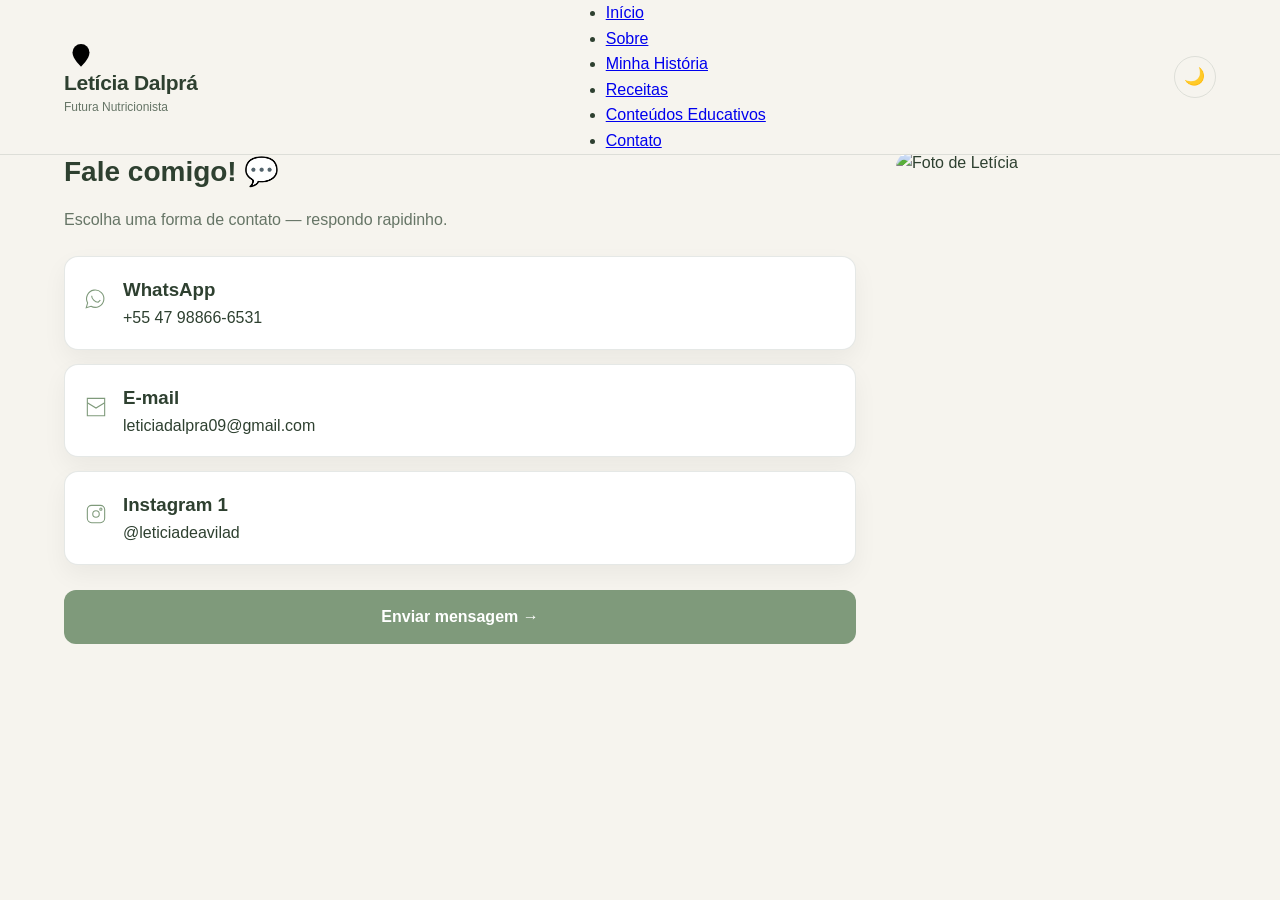
==== contato.html @ c5805a41 "Add contato.html for contact information" ====
<!doctype html>
<html lang="pt-BR">
<head>
  <meta charset="UTF-8"><meta name="viewport" content="width=device-width, initial-scale=1.0">
  <title>Contato — Letícia Dalprá</title>
  <link rel="stylesheet" href="style.css">
</head>
<body>

<header class="site-header">
  <div class="container header-inner">
    <div class="brand">
      <svg viewBox="0 0 24 24" width="34" height="34"><path d="M12 21s-6-5.5-6-10a6 6 0 0 1 12 0c0 4.5-6 10-6 10z"/></svg>
      <div><h1>Letícia Dalprá</h1><p class="micro">Futura Nutricionista</p></div>
    </div>
    <nav class="main-nav">
      <ul>
        <li><a href="index.html">Início</a></li><li><a href="sobre.html">Sobre</a></li>
        <li><a href="historia.html">Minha História</a></li><li><a href="receitas.html">Receitas</a></li>
        <li><a href="conteudos.html">Conteúdos Educativos</a></li><li><a href="contato.html" class="btn-ghost">Contato</a></li>
      </ul>
    </nav>
    <button id="darkToggle" class="dark-toggle" aria-label="Alternar modo escuro">🌙</button>
  </div>
</header>

<section class="contato-pro">
  <div class="container contato-inner">
    <div class="contato-cards">
      <h2 class="contato-title">Fale comigo! 💬</h2>
      <p class="contato-sub">Escolha uma forma de contato — respondo rapidinho.</p>

      <a href="https://wa.me/554788666531" target="_blank" class="card-click">
        <div class="icon">
          <svg width="26" height="26" viewBox="0 0 24 24" fill="none" stroke="currentColor">
            <path d="M3 20l1.3-4.4a8 8 0 1 1 3.1 3.1L3 20z"/><path d="M8 9c0 3 3 6 6 6l2-2"/>
          </svg>
        </div>
        <div><h3>WhatsApp</h3><p>+55 47 98866-6531</p></div>
      </a>

      <a href="mailto:leticiadalpra09@gmail.com" class="card-click">
        <div class="icon">
          <svg width="26" height="26" viewBox="0 0 24 24" fill="none" stroke="currentColor">
            <path d="M4 4h16v16H4z"/><path d="M4 8l8 5 8-5"/>
          </svg>
        </div>
        <div><h3>E-mail</h3><p>leticiadalpra09@gmail.com</p></div>
      </a>

      <a href="https://instagram.com/leticiadeavilad" target="_blank" class="card-click">
        <div class="icon">
          <svg width="26" height="26" viewBox="0 0 24 24" fill="none" stroke="currentColor">
            <rect x="4" y="4" width="16" height="16" rx="4"/><circle cx="12" cy="12" r="3"/><circle cx="16.5" cy="7.5" r="1"/>
          </svg>
        </div>
        <div><h3>Instagram 1</h3><p>@leticiadeavilad</p></div>
      </a>

      <a href="https://wa.me/554788666531" target="_blank" class="btn-fale">Enviar mensagem →</a>
    </div>

    <div class="contato-foto fade-in"><img src="eu.jpeg" alt="Foto de Letícia"></div>
  </div>
</section>

<script>
  const toggle = document.getElementById('darkToggle');
  if(localStorage.getItem('darkMode') === 'true'){ document.documentElement.classList.add('dark'); }
  toggle.addEventListener('click', () => {
    document.documentElement.classList.toggle('dark');
    localStorage.setItem('darkMode', document.documentElement.classList.contains('dark'));
  });
</script>
</body>

</html>
---- style.css ----
/* =========================================================
   IDENTIDADE VISUAL
========================================================= */

:root {
  --sage-950: #243326;
  --sage-900: #2e4030;
  --sage-700: #556b56;
  --sage-500: #7f9a7b;
  --sage-300: #b7c7b0;
  --sage-100: #e7ede3;

  --cream: #f6f4ee;
  --white: #ffffff;

  --text: #2e4030;
  --muted: #667566;

  --card: #ffffff;

  --border: rgba(46, 64, 48, 0.12);

  --ease: cubic-bezier(0.25, 0.1, 0.25, 1);
}


/* =========================================================
   RESET + BASE
========================================================= */

* {
  margin: 0;
  padding: 0;
  box-sizing: border-box;
}

html {
  scroll-behavior: smooth;
}

body {
  font-family: "Poppins", "Segoe UI", sans-serif;
  background: var(--cream);
  color: var(--text);
  line-height: 1.6;
  transition:
    background 0.3s ease,
    color 0.3s ease;
}

img {
  max-width: 100%;
  display: block;
}

button,
a {
  font-family: inherit;
}

button {
  border: none;
}

.container {
  width: min(1160px, 90%);
  margin: 0 auto;
}


/* =========================================================
   CABEÇALHO
========================================================= */

.site-header {
  position: fixed;
  top: 0;
  left: 0;
  width: 100%;

  background: rgba(246, 244, 238, 0.94);

  border-bottom: 1px solid var(--border);

  backdrop-filter: blur(12px);

  z-index: 900;

  transition:
    background 0.3s ease,
    border-color 0.3s ease;
}

.header-inner {
  min-height: 82px;

  display: flex;
  align-items: center;
  justify-content: space-between;
}


/* Nome */

.brand {
  text-decoration: none;
  color: var(--text);

  display: flex;
  flex-direction: column;

  transition: opacity 0.2s ease;
}

.brand:hover {
  opacity: 0.75;
}

.brand h1 {
  font-size: 21px;
  font-weight: 600;
  line-height: 1.1;
  letter-spacing: -0.3px;
}

.micro {
  margin-top: 4px;

  font-size: 12px;
  font-weight: 400;

  color: var(--muted);
}


/* Ações do cabeçalho */

.header-actions {
  display: flex;
  align-items: center;
  gap: 10px;
}


/* =========================================================
   BOTÃO DARK MODE
========================================================= */

.dark-toggle,
.menu-toggle {
  width: 42px;
  height: 42px;

  display: flex;
  align-items: center;
  justify-content: center;

  background: transparent;

  color: var(--sage-900);

  border: 1px solid var(--border);
  border-radius: 50%;

  cursor: pointer;

  font-size: 17px;

  transition:
    background 0.25s ease,
    color 0.25s ease,
    transform 0.25s ease;
}

.dark-toggle:hover,
.menu-toggle:hover {
  background: var(--sage-100);
  transform: translateY(-2px);
}


/* =========================================================
   MENU LATERAL
========================================================= */

.mobile-menu {
  position: fixed;

  top: 0;
  right: 0;

  width: min(360px, 88vw);
  height: 100vh;

  background: var(--white);

  box-shadow: -10px 0 35px rgba(0, 0, 0, 0.12);

  z-index: 1200;

  transform: translateX(100%);

  transition: transform 0.35s var(--ease);
}

.mobile-menu.active {
  transform: translateX(0);
}

.mobile-menu-inner {
  height: 100%;

  padding: 32px;

  display: flex;
  flex-direction: column;
}

.menu-close {
  align-self: flex-end;

  width: 40px;
  height: 40px;

  background: transparent;

  color: var(--text);

  border: 1px solid var(--border);
  border-radius: 50%;

  cursor: pointer;

  font-size: 27px;
  font-weight: 300;

  line-height: 1;

  transition:
    background 0.25s ease,
    transform 0.25s ease;
}

.menu-close:hover {
  background: var(--sage-100);
  transform: rotate(5deg);
}

.mobile-menu ul {
  list-style: none;

  margin-top: 60px;
}

.mobile-menu li {
  border-bottom: 1px solid var(--border);
}

.mobile-menu a {
  display: block;

  padding: 18px 0;

  color: var(--text);

  text-decoration: none;

  font-size: 17px;
  font-weight: 500;

  transition:
    color 0.2s ease,
    padding-left 0.2s ease;
}

.mobile-menu a:hover {
  color: var(--sage-500);
  padding-left: 7px;
}


/* =========================================================
   HERO DA HOME
========================================================= */

.hero-home {
  padding-top: 150px;
  padding-bottom: 100px;
}

.hero-home-inner {
  min-height: 540px;

  display: grid;

  grid-template-columns: 1.05fr 0.95fr;

  align-items: center;

  gap: 80px;
}


/* Texto */

.hero-home-text {
  max-width: 590px;
}

.hero-eyebrow {
  display: inline-block;

  margin-bottom: 18px;

  color: var(--sage-500);

  font-size: 14px;
  font-weight: 600;

  letter-spacing: 1.5px;
  text-transform: uppercase;
}

.hero-home-text h2 {
  max-width: 590px;

  color: var(--sage-950);

  font-size: clamp(38px, 5vw, 64px);

  line-height: 1.08;

  font-weight: 600;

  letter-spacing: -1.5px;

  margin-bottom: 25px;
}

.hero-home-text p {
  max-width: 520px;

  color: var(--muted);

  font-size: 17px;

  line-height: 1.8;
}


/* Foto */

.hero-home-image {
  position: relative;

  display: flex;
  justify-content: center;
}

.hero-home-image::before {
  content: "";

  position: absolute;

  width: 82%;
  height: 82%;

  background: var(--sage-100);

  border-radius: 50%;

  z-index: -1;
}

.hero-home-image img {
  width: min(430px, 100%);
  height: 500px;

  object-fit: cover;

  border-radius: 220px 220px 24px 24px;

  box-shadow:
    0 25px 50px rgba(46, 64, 48, 0.13);
}


/* =========================================================
   NAVEGAÇÃO POR CARDS
========================================================= */

.home-navigation {
  padding: 80px 0 110px;
}

.navigation-title {
  text-align: center;

  color: var(--sage-900);

  font-size: 28px;
  font-weight: 500;

  margin-bottom: 40px;
}

.index-cards-grid {
  display: grid;

  grid-template-columns:
    repeat(5, 1fr);

  gap: 18px;
}

.index-card {
  position: relative;

  min-height: 225px;

  display: flex;
  flex-direction: column;

  padding: 28px 23px;

  background: var(--card);

  border: 1px solid var(--border);

  border-radius: 18px;

  color: var(--text);

  text-decoration: none;

  box-shadow:
    0 10px 30px rgba(46, 64, 48, 0.05);

  transition:
    transform 0.3s var(--ease),
    box-shadow 0.3s var(--ease),
    border-color 0.3s ease;
}

.index-card:hover {
  transform: translateY(-6px);

  border-color: var(--sage-300);

  box-shadow:
    0 18px 40px rgba(46, 64, 48, 0.10);
}

.index-card-icon {
  width: 42px;
  height: 42px;

  display: flex;
  align-items: center;
  justify-content: center;

  margin-bottom: 22px;

  background: var(--sage-100);

  color: var(--sage-700);

  border-radius: 50%;

  font-size: 20px;
}

.index-card h3 {
  margin-bottom: 8px;

  color: var(--sage-900);

  font-size: 17px;
  font-weight: 600;

  line-height: 1.3;
}

.index-card p {
  color: var(--muted);

  font-size: 13px;

  line-height: 1.6;
}

.index-card-arrow {
  margin-top: auto;

  padding-top: 20px;

  color: var(--sage-500);

  font-size: 19px;

  transition: transform 0.25s ease;
}

.index-card:hover .index-card-arrow {
  transform: translateX(5px);
}


/* =========================================================
   FOOTER
========================================================= */

.site-footer {
  padding: 35px 0;

  background: var(--white);

  border-top: 1px solid var(--border);

  transition:
    background 0.3s ease,
    border-color 0.3s ease;
}

.footer-inner {
  display: flex;

  align-items: center;

  justify-content: space-between;

  gap: 30px;
}

.footer-brand {
  display: flex;
  flex-direction: column;
}

.footer-brand strong {
  color: var(--sage-900);

  font-size: 15px;
  font-weight: 600;
}

.footer-brand span {
  color: var(--muted);

  font-size: 12px;
}

.footer-copy {
  text-align: right;

  color: var(--muted);

  font-size: 11px;

  line-height: 1.6;
}


/* =========================================================
   SOBRE
========================================================= */

.sobre-pro {
  padding-top: 170px;
  padding-bottom: 80px;
}

.sobre-pro-inner.no-photo {
  max-width: 760px;
}

.sobre-pro-titulo {
  font-size: 30px;
  margin-bottom: 22px;
  position: relative;
}

.sobre-pro-titulo::after {
  content: "";

  width: 70px;
  height: 3px;

  background: var(--sage-500);

  border-radius: 3px;

  display: block;

  margin-top: 8px;
}

.sobre-pro-desc {
  margin-bottom: 22px;

  line-height: 1.75;

  color: var(--muted);
}


/* =========================================================
   HISTÓRIA
========================================================= */

.historia-pro {
  padding-top: 150px;
  padding-bottom: 80px;
}

.historia-pro-inner {
  display: grid;

  grid-template-columns: 340px 1fr;

  gap: 40px;
}

.historia-pro-foto img {
  width: 100%;
  height: 420px;

  object-fit: cover;

  border-radius: 18px;
}

.historia-pro-texto {
  color: var(--text);
}


/* =========================================================
   RECEITAS + CONTEÚDOS
========================================================= */

.receitas-section {
  padding-top: 150px;
  padding-bottom: 80px;
}

.receitas-grid {
  display: grid;

  grid-template-columns:
    repeat(auto-fit, minmax(260px, 1fr));

  gap: 22px;
}

.receita-card {
  background: var(--card);

  border-radius: 16px;

  padding: 12px;

  text-decoration: none;

  color: var(--text);

  border: 1px solid var(--border);

  box-shadow:
    0 12px 28px rgba(0, 0, 0, 0.05);

  transition:
    transform 0.25s var(--ease),
    box-shadow 0.25s ease;
}

.receita-card:hover {
  transform: translateY(-5px);

  box-shadow:
    0 18px 35px rgba(0, 0, 0, 0.09);
}

.receita-card img {
  width: 100%;
  height: 180px;

  border-radius: 10px;

  object-fit: cover;
}

.receita-card h3 {
  margin-top: 12px;

  padding-bottom: 8px;

  text-align: center;

  font-size: 17px;
}


/* =========================================================
   RECEITA / CONTEÚDO INDIVIDUAL
========================================================= */

.receita-page {
  padding-top: 150px;
  padding-bottom: 70px;
}

.receita-inner {
  max-width: 850px;
}

.receita-foto {
  width: 100%;
  height: 300px;

  border-radius: 18px;

  object-fit: cover;

  margin-bottom: 25px;
}

.receita-title {
  font-size: 32px;

  line-height: 1.2;

  margin-bottom: 20px;

  color: var(--sage-900);
}

.receita-page h3 {
  margin-top: 28px;
  margin-bottom: 10px;

  color: var(--sage-900);
}

.receita-page h4 {
  margin-top: 22px;
  margin-bottom: 8px;
}

.receita-page p {
  margin-bottom: 14px;

  color: var(--muted);
}

.receita-page ul {
  margin-left: 22px;
  margin-bottom: 18px;
}

.receita-page li {
  margin-bottom: 6px;
}


/* =========================================================
   CONTATO
========================================================= */

.contato-pro {
  padding-top: 150px;
  padding-bottom: 80px;
}

.contato-inner {
  display: grid;

  grid-template-columns: 1fr 320px;

  gap: 40px;
}

.contato-title {
  font-size: 28px;
  font-weight: 600;

  margin-bottom: 12px;
}

.contato-sub {
  margin-bottom: 24px;

  color: var(--muted);
}

.card-click {
  display: flex;

  align-items: center;

  gap: 14px;

  padding: 18px;

  margin-bottom: 14px;

  background: var(--card);

  border: 1px solid var(--border);

  border-radius: 14px;

  text-decoration: none;

  color: var(--text);

  box-shadow:
    0 10px 24px rgba(0, 0, 0, 0.05);

  transition:
    transform 0.25s ease,
    box-shadow 0.25s ease;
}

.card-click:hover {
  transform: translateY(-4px);

  box-shadow:
    0 16px 30px rgba(0, 0, 0, 0.08);
}

.card-click svg {
  stroke: var(--sage-500);

  transition: 0.25s;
}

.card-click:hover svg {
  stroke: var(--sage-700);
}

.contato-foto img {
  width: 100%;
  height: 320px;

  border-radius: 18px;

  object-fit: cover;
}

.btn-fale {
  display: block;

  margin-top: 25px;

  padding: 14px;

  background: var(--sage-500);

  color: white;

  border-radius: 12px;

  font-weight: 600;

  text-align: center;

  text-decoration: none;

  transition: 0.25s ease;
}

.btn-fale:hover {
  background: var(--sage-700);
}


/* =========================================================
   BOTÃO VOLTAR
========================================================= */

.btn-voltar {
  position: fixed;

  bottom: 24px;
  right: 24px;

  background: var(--sage-500);

  color: white;

  padding: 11px 18px;

  border-radius: 12px;

  font-size: 14px;
  font-weight: 600;

  text-decoration: none;

  box-shadow:
    0 6px 18px rgba(0, 0, 0, 0.15);

  transition:
    background 0.25s ease,
    transform 0.25s ease;

  z-index: 999;
}

.btn-voltar:hover {
  background: var(--sage-700);

  transform: translateY(-3px);
}


/* =========================================================
   DARK MODE
========================================================= */

.dark body {
  background: #1d211d;

  color: #e6e9e3;
}


/* Header */

.dark .site-header {
  background: rgba(29, 33, 29, 0.95);

  border-color: rgba(255, 255, 255, 0.08);
}

.dark .brand,
.dark .brand h1 {
  color: #e6e9e3;
}

.dark .micro {
  color: #aeb9ad;
}

.dark .dark-toggle,
.dark .menu-toggle {
  color: #e6e9e3;

  border-color: rgba(255, 255, 255, 0.12);
}

.dark .dark-toggle:hover,
.dark .menu-toggle:hover {
  background: #2b302a;
}


/* Menu */

.dark .mobile-menu {
  background: #242823;

  box-shadow:
    -10px 0 35px rgba(0, 0, 0, 0.35);
}

.dark .menu-close {
  color: #e6e9e3;

  border-color: rgba(255, 255, 255, 0.12);
}

.dark .menu-close:hover {
  background: #30362f;
}

.dark .mobile-menu li {
  border-color: rgba(255, 255, 255, 0.09);
}

.dark .mobile-menu a {
  color: #e6e9e3;
}


/* Hero */

.dark .hero-home-text h2 {
  color: #edf1ea;
}

.dark .hero-home-text p {
  color: #b5beb3;
}

.dark .hero-eyebrow {
  color: #a9c5a4;
}

.dark .hero-home-image::before {
  background: #30392f;
}


/* Cards */

.dark .navigation-title {
  color: #e6e9e3;
}

.dark .index-card,
.dark .receita-card,
.dark .card-click {
  background: #292e29;

  border-color: rgba(255, 255, 255, 0.08);

  color: #e6e9e3;
}

.dark .index-card h3,
.dark .receita-card h3,
.dark .index-card-icon {
  color: #e6e9e3;
}

.dark .index-card p {
  color: #afb8ad;
}

.dark .index-card-icon {
  background: #354035;
}


/* Páginas */

.dark .receita-title,
.dark .receita-page h3,
.dark .receita-page h4,
.dark .sobre-pro-titulo,
.dark .contato-title {
  color: #e6e9e3;
}

.dark .receita-page p,
.dark .sobre-pro-desc,
.dark .contato-sub {
  color: #b5beb3;
}


/* Footer */

.dark .site-footer {
  background: #181b18;

  border-color: rgba(255, 255, 255, 0.08);
}

.dark .footer-brand strong {
  color: #e6e9e3;
}

.dark .footer-brand span,
.dark .footer-copy {
  color: #9da79b;
}


/* Botão voltar */

.dark .btn-voltar {
  background: #a9c5a4;

  color: #1d211d;
}


/* =========================================================
   ANIMAÇÕES
========================================================= */

.fade-in {
  opacity: 0;

  animation:
    fadeIn 0.7s ease forwards;
}

.slide-up {
  opacity: 0;

  transform: translateY(20px);

  animation:
    slideUp 0.7s ease forwards;
}

@keyframes fadeIn {

  to {
    opacity: 1;
  }

}

@keyframes slideUp {

  to {
    opacity: 1;
    transform: translateY(0);
  }

}


/* =========================================================
   RESPONSIVO — TABLET
========================================================= */

@media (max-width: 1000px) {

  .index-cards-grid {
    grid-template-columns:
      repeat(3, 1fr);
  }

  .hero-home-inner {
    gap: 45px;
  }

  .hero-home-text h2 {
    font-size: 46px;
  }

}


/* =========================================================
   RESPONSIVO — CELULAR
========================================================= */

@media (max-width: 760px) {

  .container {
    width: min(92%, 600px);
  }


  /* Header */

  .header-inner {
    min-height: 72px;
  }

  .brand h1 {
    font-size: 18px;
  }

  .micro {
    font-size: 11px;
  }

  .dark-toggle,
  .menu-toggle {
    width: 39px;
    height: 39px;

    font-size: 15px;
  }


  /* Hero */

  .hero-home {
    padding-top: 120px;
    padding-bottom: 70px;
  }

  .hero-home-inner {
    grid-template-columns: 1fr;

    gap: 45px;

    min-height: auto;
  }

  .hero-home-text {
    text-align: center;
    margin: auto;
  }

  .hero-home-text h2 {
    font-size: 39px;

    letter-spacing: -1px;
  }

  .hero-home-text p {
    margin: auto;

    font-size: 15px;
  }

  .hero-home-image img {
    width: min(340px, 90vw);

    height: 410px;

    margin: auto;
  }


  /* Cards */

  .home-navigation {
    padding: 55px 0 75px;
  }

  .navigation-title {
    font-size: 23px;

    margin-bottom: 28px;
  }

  .index-cards-grid {
    grid-template-columns: 1fr;

    gap: 14px;
  }

  .index-card {
    min-height: 0;

    padding: 22px;

    display: grid;

    grid-template-columns: auto 1fr auto;

    grid-template-rows: auto auto;

    column-gap: 16px;
  }

  .index-card-icon {
    grid-row: 1 / 3;

    margin-bottom: 0;
  }

  .index-card h3 {
    margin: 0;
  }

  .index-card p {
    margin-top: 3px;
  }

  .index-card-arrow {
    grid-column: 3;

    grid-row: 1 / 3;

    align-self: center;

    padding: 0;
  }


  /* Footer */

  .footer-inner {
    flex-direction: column;

    align-items: flex-start;
  }

  .footer-copy {
    text-align: left;
  }


  /* Páginas internas */

  .historia-pro-inner,
  .contato-inner {
    grid-template-columns: 1fr;
  }

  .historia-pro-foto img {
    height: 380px;
  }

  .contato-foto img {
    height: 300px;
  }

  .receita-foto {
    height: 230px;
  }

  .receita-title {
    font-size: 27px;
  }

}


/* =========================================================
   CELULARES PEQUENOS
========================================================= */

@media (max-width: 420px) {

  .hero-home-text h2 {
    font-size: 34px;
  }

  .hero-home-image img {
    height: 360px;
  }

  .mobile-menu-inner {
    padding: 25px;
  }

}
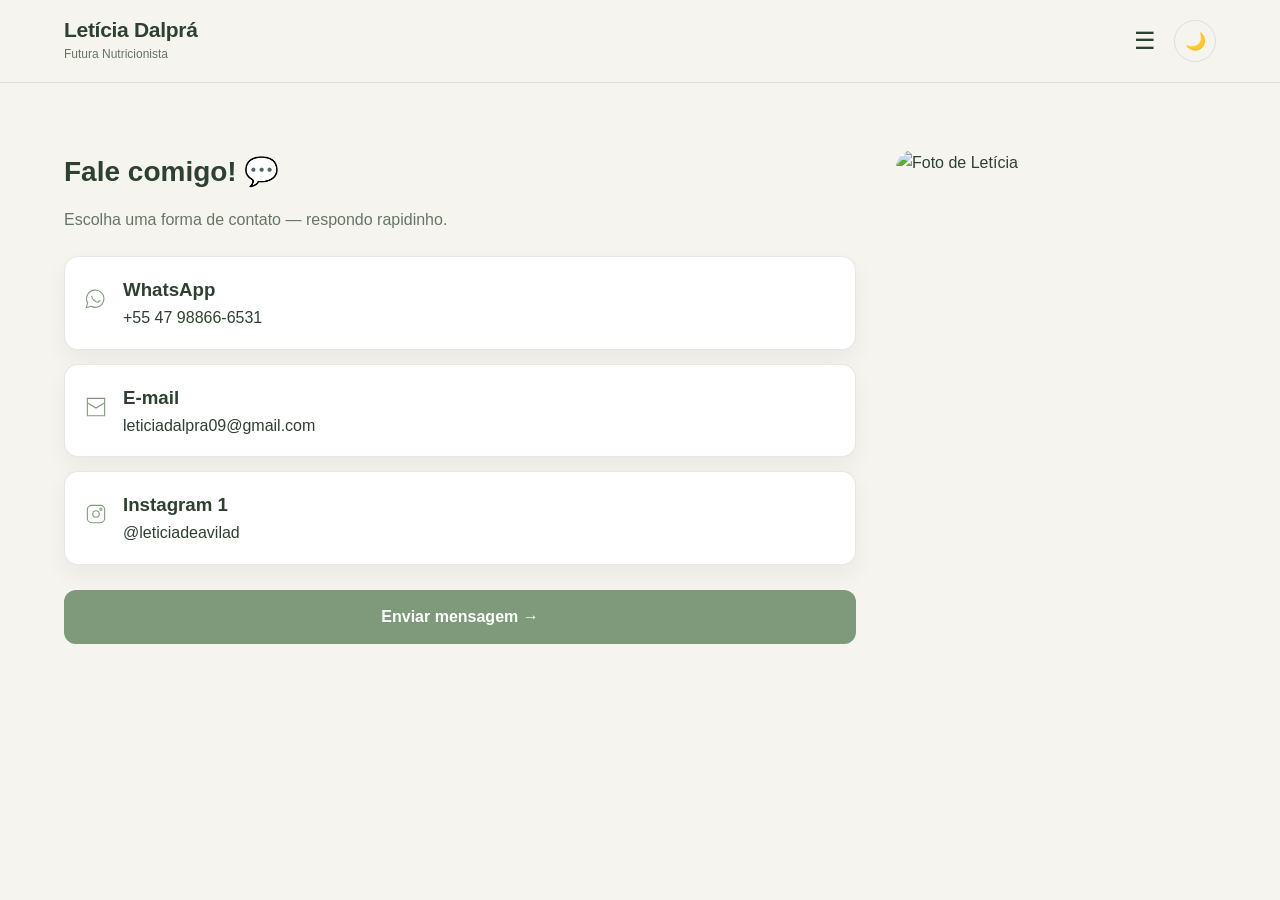
==== commit 286bcd7f: "Refactor contato.html for improved structure" ====
--- a/contato.html
+++ b/contato.html
@@ -1,77 +1,284 @@
 <!doctype html>
 <html lang="pt-BR">
+
 <head>
-  <meta charset="UTF-8"><meta name="viewport" content="width=device-width, initial-scale=1.0">
+  <meta charset="UTF-8">
+  <meta name="viewport" content="width=device-width, initial-scale=1.0">
   <title>Contato — Letícia Dalprá</title>
   <link rel="stylesheet" href="style.css">
 </head>
+
 <body>
 
 <header class="site-header">
+
   <div class="container header-inner">
+
     <div class="brand">
-      <svg viewBox="0 0 24 24" width="34" height="34"><path d="M12 21s-6-5.5-6-10a6 6 0 0 1 12 0c0 4.5-6 10-6 10z"/></svg>
-      <div><h1>Letícia Dalprá</h1><p class="micro">Futura Nutricionista</p></div>
-    </div>
-    <nav class="main-nav">
-      <ul>
-        <li><a href="index.html">Início</a></li><li><a href="sobre.html">Sobre</a></li>
-        <li><a href="historia.html">Minha História</a></li><li><a href="receitas.html">Receitas</a></li>
-        <li><a href="conteudos.html">Conteúdos Educativos</a></li><li><a href="contato.html" class="btn-ghost">Contato</a></li>
-      </ul>
-    </nav>
-    <button id="darkToggle" class="dark-toggle" aria-label="Alternar modo escuro">🌙</button>
+      <h1>Letícia Dalprá</h1>
+      <div class="micro">Futura Nutricionista</div>
+    </div>
+
+    <div class="header-actions">
+
+      <!-- MENU -->
+      <button
+        id="menuToggle"
+        class="menu-toggle"
+        aria-label="Abrir menu">
+        ☰
+      </button>
+
+      <!-- DARK MODE -->
+      <button
+        id="darkToggle"
+        class="dark-toggle"
+        aria-label="Alternar modo escuro">
+        🌙
+      </button>
+
+    </div>
+
   </div>
+
+
+  <!-- MENU -->
+  <nav id="mobileMenu" class="mobile-menu">
+
+    <ul>
+
+      <li>
+        <a href="index.html">Início</a>
+      </li>
+
+      <li>
+        <a href="sobre.html">Sobre</a>
+      </li>
+
+      <li>
+        <a href="historia.html">Minha História</a>
+      </li>
+
+      <li>
+        <a href="receitas.html">Receitas</a>
+      </li>
+
+      <li>
+        <a href="conteudos.html">Conteúdos Educativos</a>
+      </li>
+
+      <li>
+        <a href="contato.html">Contato</a>
+      </li>
+
+    </ul>
+
+  </nav>
+
 </header>
 
+
 <section class="contato-pro">
+
   <div class="container contato-inner">
+
     <div class="contato-cards">
-      <h2 class="contato-title">Fale comigo! 💬</h2>
-      <p class="contato-sub">Escolha uma forma de contato — respondo rapidinho.</p>
-
-      <a href="https://wa.me/554788666531" target="_blank" class="card-click">
+
+      <h2 class="contato-title">
+        Fale comigo! 💬
+      </h2>
+
+      <p class="contato-sub">
+        Escolha uma forma de contato — respondo rapidinho.
+      </p>
+
+
+      <a
+        href="https://wa.me/554788666531"
+        target="_blank"
+        class="card-click">
+
         <div class="icon">
-          <svg width="26" height="26" viewBox="0 0 24 24" fill="none" stroke="currentColor">
-            <path d="M3 20l1.3-4.4a8 8 0 1 1 3.1 3.1L3 20z"/><path d="M8 9c0 3 3 6 6 6l2-2"/>
+
+          <svg
+            width="26"
+            height="26"
+            viewBox="0 0 24 24"
+            fill="none"
+            stroke="currentColor">
+
+            <path d="M3 20l1.3-4.4a8 8 0 1 1 3.1 3.1L3 20z"/>
+            <path d="M8 9c0 3 3 6 6 6l2-2"/>
+
           </svg>
-        </div>
-        <div><h3>WhatsApp</h3><p>+55 47 98866-6531</p></div>
-      </a>
-
-      <a href="mailto:leticiadalpra09@gmail.com" class="card-click">
+
+        </div>
+
+        <div>
+          <h3>WhatsApp</h3>
+          <p>+55 47 98866-6531</p>
+        </div>
+
+      </a>
+
+
+      <a
+        href="mailto:leticiadalpra09@gmail.com"
+        class="card-click">
+
         <div class="icon">
-          <svg width="26" height="26" viewBox="0 0 24 24" fill="none" stroke="currentColor">
-            <path d="M4 4h16v16H4z"/><path d="M4 8l8 5 8-5"/>
+
+          <svg
+            width="26"
+            height="26"
+            viewBox="0 0 24 24"
+            fill="none"
+            stroke="currentColor">
+
+            <path d="M4 4h16v16H4z"/>
+            <path d="M4 8l8 5 8-5"/>
+
           </svg>
-        </div>
-        <div><h3>E-mail</h3><p>leticiadalpra09@gmail.com</p></div>
-      </a>
-
-      <a href="https://instagram.com/leticiadeavilad" target="_blank" class="card-click">
+
+        </div>
+
+        <div>
+          <h3>E-mail</h3>
+          <p>leticiadalpra09@gmail.com</p>
+        </div>
+
+      </a>
+
+
+      <a
+        href="https://instagram.com/leticiadeavilad"
+        target="_blank"
+        class="card-click">
+
         <div class="icon">
-          <svg width="26" height="26" viewBox="0 0 24 24" fill="none" stroke="currentColor">
-            <rect x="4" y="4" width="16" height="16" rx="4"/><circle cx="12" cy="12" r="3"/><circle cx="16.5" cy="7.5" r="1"/>
+
+          <svg
+            width="26"
+            height="26"
+            viewBox="0 0 24 24"
+            fill="none"
+            stroke="currentColor">
+
+            <rect
+              x="4"
+              y="4"
+              width="16"
+              height="16"
+              rx="4"/>
+
+            <circle
+              cx="12"
+              cy="12"
+              r="3"/>
+
+            <circle
+              cx="16.5"
+              cy="7.5"
+              r="1"/>
+
           </svg>
-        </div>
-        <div><h3>Instagram 1</h3><p>@leticiadeavilad</p></div>
-      </a>
-
-      <a href="https://wa.me/554788666531" target="_blank" class="btn-fale">Enviar mensagem →</a>
-    </div>
-
-    <div class="contato-foto fade-in"><img src="eu.jpeg" alt="Foto de Letícia"></div>
+
+        </div>
+
+        <div>
+          <h3>Instagram 1</h3>
+          <p>@leticiadeavilad</p>
+        </div>
+
+      </a>
+
+
+      <a
+        href="https://wa.me/554788666531"
+        target="_blank"
+        class="btn-fale">
+
+        Enviar mensagem →
+
+      </a>
+
+    </div>
+
+
+    <div class="contato-foto fade-in">
+
+      <img
+        src="eu.jpeg"
+        alt="Foto de Letícia">
+
+    </div>
+
   </div>
+
 </section>
 
+
 <script>
+
+  /* =========================
+     DARK MODE
+  ========================= */
+
   const toggle = document.getElementById('darkToggle');
-  if(localStorage.getItem('darkMode') === 'true'){ document.documentElement.classList.add('dark'); }
+
+  if (localStorage.getItem('darkMode') === 'true') {
+
+    document.documentElement.classList.add('dark');
+
+  }
+
   toggle.addEventListener('click', () => {
+
     document.documentElement.classList.toggle('dark');
-    localStorage.setItem('darkMode', document.documentElement.classList.contains('dark'));
+
+    localStorage.setItem(
+      'darkMode',
+      document.documentElement.classList.contains('dark')
+    );
+
   });
+
+
+  /* =========================
+     MENU
+  ========================= */
+
+  const menuToggle = document.getElementById('menuToggle');
+  const mobileMenu = document.getElementById('mobileMenu');
+
+  menuToggle.addEventListener('click', () => {
+
+    mobileMenu.classList.toggle('open');
+
+    if (mobileMenu.classList.contains('open')) {
+
+      menuToggle.textContent = '✕';
+
+      menuToggle.setAttribute(
+        'aria-label',
+        'Fechar menu'
+      );
+
+    } else {
+
+      menuToggle.textContent = '☰';
+
+      menuToggle.setAttribute(
+        'aria-label',
+        'Abrir menu'
+      );
+
+    }
+
+  });
+
 </script>
+
 </body>
 
 </html>
--- a/style.css
+++ b/style.css
@@ -1115,7 +1115,122 @@
 
 }
 
-
+/* =========================================================
+   MENU HAMBÚRGUER
+========================================================= */
+
+.header-actions {
+  display: flex;
+  align-items: center;
+  gap: 10px;
+}
+
+.menu-toggle {
+  width: 39px;
+  height: 39px;
+
+  display: flex;
+  align-items: center;
+  justify-content: center;
+
+  background: transparent;
+  border: none;
+  border-radius: 50%;
+
+  color: var(--sage-900);
+
+  cursor: pointer;
+
+  font-size: 24px;
+  line-height: 1;
+
+  transition: 0.25s var(--ease);
+}
+
+.menu-toggle:hover {
+  color: var(--sage-500);
+}
+
+
+/* Menu escondido */
+
+.mobile-menu {
+  display: none;
+
+  position: absolute;
+  top: 100%;
+  right: 4%;
+
+  width: 250px;
+
+  background: var(--white);
+
+  border-radius: 0 0 14px 14px;
+
+  box-shadow: 0 10px 25px rgba(0, 0, 0, 0.10);
+
+  padding: 10px 0;
+
+  z-index: 1000;
+}
+
+
+/* Menu aberto */
+
+.mobile-menu.open {
+  display: block;
+}
+
+.mobile-menu ul {
+  list-style: none;
+  margin: 0;
+  padding: 0;
+}
+
+.mobile-menu li {
+  margin: 0;
+}
+
+.mobile-menu a {
+  display: block;
+
+  padding: 13px 20px;
+
+  text-decoration: none;
+
+  color: var(--sage-900);
+
+  font-size: 15px;
+
+  transition: 0.2s var(--ease);
+}
+
+.mobile-menu a:hover {
+  background: var(--sand-100);
+  color: var(--sage-500);
+}
+
+
+/* =========================================================
+   MENU — DARK MODE
+========================================================= */
+
+.dark .menu-toggle {
+  color: var(--text-dark);
+}
+
+.dark .mobile-menu {
+  background: var(--card-dark);
+}
+
+.dark .mobile-menu a {
+  color: var(--text-dark);
+}
+
+.dark .mobile-menu a:hover {
+  background: #34362f;
+  color: var(--accent-dark);
+}
 /* =========================================================
    RESPONSIVO — TABLET
 ========================================================= */
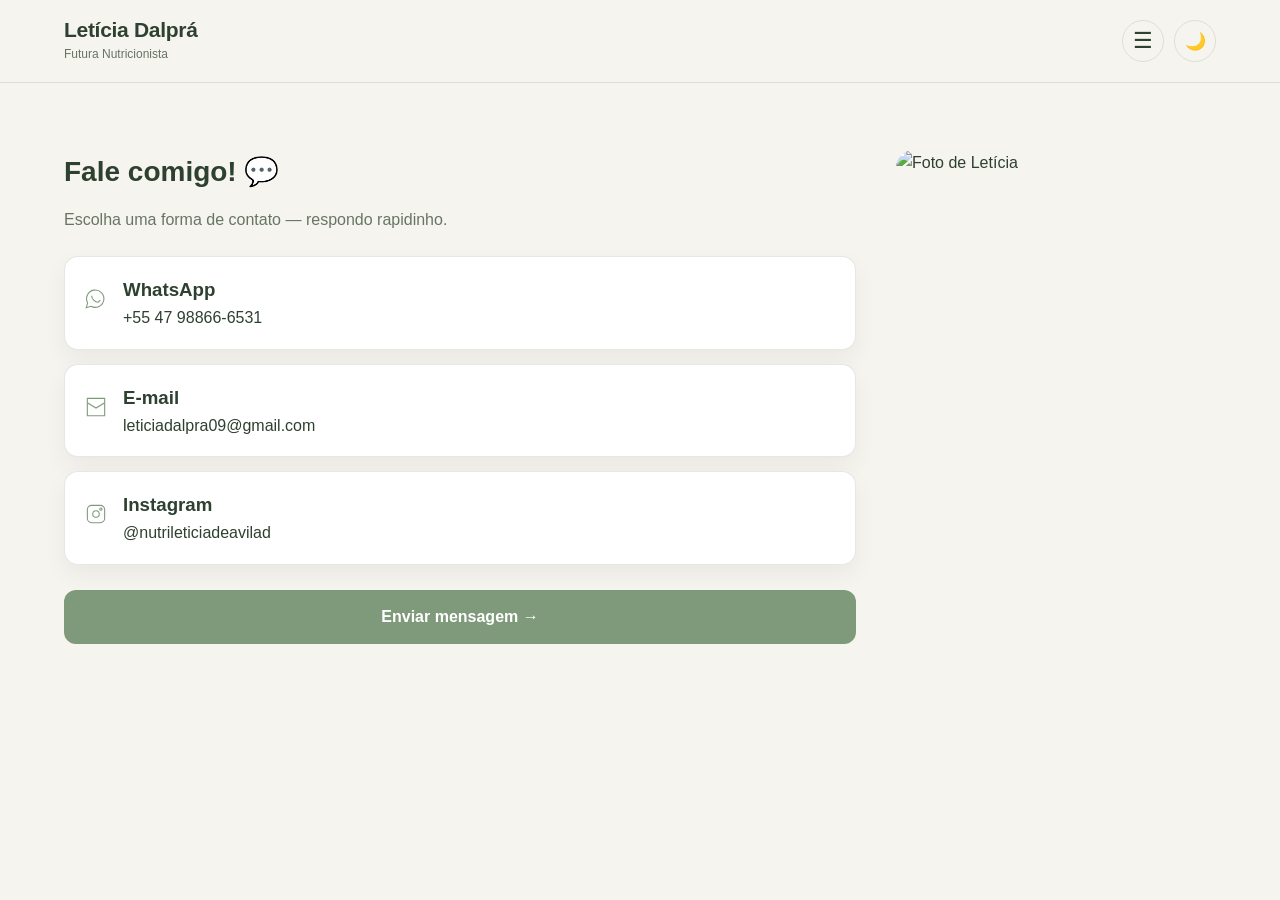
==== commit 47ba8922: "Update Instagram link and handle information" ====
--- a/contato.html
+++ b/contato.html
@@ -151,7 +151,7 @@
 
 
       <a
-        href="https://instagram.com/leticiadeavilad"
+        href="https://instagram.com/nutrileticiadeavilad"
         target="_blank"
         class="card-click">
 
@@ -186,8 +186,8 @@
         </div>
 
         <div>
-          <h3>Instagram 1</h3>
-          <p>@leticiadeavilad</p>
+          <h3>Instagram</h3>
+          <p>@nutrileticiadeavilad</p>
         </div>
 
       </a>
--- a/style.css
+++ b/style.css
@@ -43,6 +43,7 @@
   background: var(--cream);
   color: var(--text);
   line-height: 1.6;
+
   transition:
     background 0.3s ease,
     color 0.3s ease;
@@ -74,8 +75,10 @@
 
 .site-header {
   position: fixed;
+
   top: 0;
   left: 0;
+
   width: 100%;
 
   background: rgba(246, 244, 238, 0.94);
@@ -100,7 +103,9 @@
 }
 
 
-/* Nome */
+/* =========================================================
+   MARCA
+========================================================= */
 
 .brand {
   text-decoration: none;
@@ -119,7 +124,9 @@
 .brand h1 {
   font-size: 21px;
   font-weight: 600;
+
   line-height: 1.1;
+
   letter-spacing: -0.3px;
 }
 
@@ -133,17 +140,20 @@
 }
 
 
-/* Ações do cabeçalho */
+/* =========================================================
+   AÇÕES DO CABEÇALHO
+========================================================= */
 
 .header-actions {
   display: flex;
   align-items: center;
+
   gap: 10px;
 }
 
 
 /* =========================================================
-   BOTÃO DARK MODE
+   BOTÕES — DARK MODE + MENU
 ========================================================= */
 
 .dark-toggle,
@@ -160,11 +170,10 @@
   color: var(--sage-900);
 
   border: 1px solid var(--border);
+
   border-radius: 50%;
 
   cursor: pointer;
-
-  font-size: 17px;
 
   transition:
     background 0.25s ease,
@@ -172,9 +181,19 @@
     transform 0.25s ease;
 }
 
+.dark-toggle {
+  font-size: 17px;
+}
+
+.menu-toggle {
+  font-size: 22px;
+  line-height: 1;
+}
+
 .dark-toggle:hover,
 .menu-toggle:hover {
   background: var(--sage-100);
+
   transform: translateY(-2px);
 }
 
@@ -194,17 +213,23 @@
 
   background: var(--white);
 
-  box-shadow: -10px 0 35px rgba(0, 0, 0, 0.12);
+  box-shadow:
+    -10px 0 35px rgba(0, 0, 0, 0.12);
 
   z-index: 1200;
 
   transform: translateX(100%);
 
-  transition: transform 0.35s var(--ease);
+  transition:
+    transform 0.35s var(--ease);
+
+  visibility: hidden;
 }
 
 .mobile-menu.active {
   transform: translateX(0);
+
+  visibility: visible;
 }
 
 .mobile-menu-inner {
@@ -216,17 +241,27 @@
   flex-direction: column;
 }
 
+
+/* =========================================================
+   BOTÃO X DO MENU
+========================================================= */
+
 .menu-close {
   align-self: flex-end;
 
   width: 40px;
   height: 40px;
 
+  display: flex;
+  align-items: center;
+  justify-content: center;
+
   background: transparent;
 
   color: var(--text);
 
   border: 1px solid var(--border);
+
   border-radius: 50%;
 
   cursor: pointer;
@@ -243,13 +278,19 @@
 
 .menu-close:hover {
   background: var(--sage-100);
+
   transform: rotate(5deg);
 }
+
+
+/* =========================================================
+   LINKS DO MENU
+========================================================= */
 
 .mobile-menu ul {
   list-style: none;
 
-  margin-top: 60px;
+  margin-top: 55px;
 }
 
 .mobile-menu li {
@@ -275,12 +316,13 @@
 
 .mobile-menu a:hover {
   color: var(--sage-500);
+
   padding-left: 7px;
 }
 
 
 /* =========================================================
-   HERO DA HOME
+   HERO — HOME
 ========================================================= */
 
 .hero-home {
@@ -301,7 +343,9 @@
 }
 
 
-/* Texto */
+/* =========================================================
+   TEXTO DO HERO
+========================================================= */
 
 .hero-home-text {
   max-width: 590px;
@@ -318,6 +362,7 @@
   font-weight: 600;
 
   letter-spacing: 1.5px;
+
   text-transform: uppercase;
 }
 
@@ -348,12 +393,15 @@
 }
 
 
-/* Foto */
+/* =========================================================
+   FOTO DO HERO
+========================================================= */
 
 .hero-home-image {
   position: relative;
 
   display: flex;
+
   justify-content: center;
 }
 
@@ -374,11 +422,16 @@
 
 .hero-home-image img {
   width: min(430px, 100%);
+
   height: 500px;
 
   object-fit: cover;
 
-  border-radius: 220px 220px 24px 24px;
+  border-radius:
+    220px
+    220px
+    24px
+    24px;
 
   box-shadow:
     0 25px 50px rgba(46, 64, 48, 0.13);
@@ -399,6 +452,7 @@
   color: var(--sage-900);
 
   font-size: 28px;
+
   font-weight: 500;
 
   margin-bottom: 40px;
@@ -476,6 +530,7 @@
   color: var(--sage-900);
 
   font-size: 17px;
+
   font-weight: 600;
 
   line-height: 1.3;
@@ -498,66 +553,12 @@
 
   font-size: 19px;
 
-  transition: transform 0.25s ease;
+  transition:
+    transform 0.25s ease;
 }
 
 .index-card:hover .index-card-arrow {
   transform: translateX(5px);
-}
-
-
-/* =========================================================
-   FOOTER
-========================================================= */
-
-.site-footer {
-  padding: 35px 0;
-
-  background: var(--white);
-
-  border-top: 1px solid var(--border);
-
-  transition:
-    background 0.3s ease,
-    border-color 0.3s ease;
-}
-
-.footer-inner {
-  display: flex;
-
-  align-items: center;
-
-  justify-content: space-between;
-
-  gap: 30px;
-}
-
-.footer-brand {
-  display: flex;
-  flex-direction: column;
-}
-
-.footer-brand strong {
-  color: var(--sage-900);
-
-  font-size: 15px;
-  font-weight: 600;
-}
-
-.footer-brand span {
-  color: var(--muted);
-
-  font-size: 12px;
-}
-
-.footer-copy {
-  text-align: right;
-
-  color: var(--muted);
-
-  font-size: 11px;
-
-  line-height: 1.6;
 }
 
 
@@ -576,7 +577,9 @@
 
 .sobre-pro-titulo {
   font-size: 30px;
+
   margin-bottom: 22px;
+
   position: relative;
 }
 
@@ -623,6 +626,7 @@
 
 .historia-pro-foto img {
   width: 100%;
+
   height: 420px;
 
   object-fit: cover;
@@ -683,6 +687,7 @@
 
 .receita-card img {
   width: 100%;
+
   height: 180px;
 
   border-radius: 10px;
@@ -702,7 +707,7 @@
 
 
 /* =========================================================
-   RECEITA / CONTEÚDO INDIVIDUAL
+   PÁGINAS INDIVIDUAIS
 ========================================================= */
 
 .receita-page {
@@ -716,6 +721,7 @@
 
 .receita-foto {
   width: 100%;
+
   height: 300px;
 
   border-radius: 18px;
@@ -737,6 +743,7 @@
 
 .receita-page h3 {
   margin-top: 28px;
+
   margin-bottom: 10px;
 
   color: var(--sage-900);
@@ -744,6 +751,7 @@
 
 .receita-page h4 {
   margin-top: 22px;
+
   margin-bottom: 8px;
 }
 
@@ -755,6 +763,7 @@
 
 .receita-page ul {
   margin-left: 22px;
+
   margin-bottom: 18px;
 }
 
@@ -775,13 +784,15 @@
 .contato-inner {
   display: grid;
 
-  grid-template-columns: 1fr 320px;
+  grid-template-columns:
+    1fr 320px;
 
   gap: 40px;
 }
 
 .contato-title {
   font-size: 28px;
+
   font-weight: 600;
 
   margin-bottom: 12px;
@@ -841,6 +852,7 @@
 
 .contato-foto img {
   width: 100%;
+
   height: 320px;
 
   border-radius: 18px;
@@ -894,6 +906,7 @@
   border-radius: 12px;
 
   font-size: 14px;
+
   font-weight: 600;
 
   text-decoration: none;
@@ -916,6 +929,59 @@
 
 
 /* =========================================================
+   RODAPÉ
+========================================================= */
+
+.site-footer {
+  padding: 35px 0;
+
+  background: var(--white);
+
+  border-top: 1px solid var(--border);
+}
+
+.footer-inner {
+  display: flex;
+
+  align-items: center;
+
+  justify-content: space-between;
+
+  gap: 30px;
+}
+
+.footer-brand {
+  display: flex;
+
+  flex-direction: column;
+}
+
+.footer-brand strong {
+  color: var(--sage-900);
+
+  font-size: 15px;
+
+  font-weight: 600;
+}
+
+.footer-brand span {
+  color: var(--muted);
+
+  font-size: 12px;
+}
+
+.footer-copy {
+  text-align: right;
+
+  color: var(--muted);
+
+  font-size: 11px;
+
+  line-height: 1.6;
+}
+
+
+/* =========================================================
    DARK MODE
 ========================================================= */
 
@@ -925,13 +991,11 @@
   color: #e6e9e3;
 }
 
-
-/* Header */
-
 .dark .site-header {
   background: rgba(29, 33, 29, 0.95);
 
-  border-color: rgba(255, 255, 255, 0.08);
+  border-color:
+    rgba(255, 255, 255, 0.08);
 }
 
 .dark .brand,
@@ -947,7 +1011,8 @@
 .dark .menu-toggle {
   color: #e6e9e3;
 
-  border-color: rgba(255, 255, 255, 0.12);
+  border-color:
+    rgba(255, 255, 255, 0.12);
 }
 
 .dark .dark-toggle:hover,
@@ -956,7 +1021,9 @@
 }
 
 
-/* Menu */
+/* =========================================================
+   MENU — DARK MODE
+========================================================= */
 
 .dark .mobile-menu {
   background: #242823;
@@ -968,7 +1035,8 @@
 .dark .menu-close {
   color: #e6e9e3;
 
-  border-color: rgba(255, 255, 255, 0.12);
+  border-color:
+    rgba(255, 255, 255, 0.12);
 }
 
 .dark .menu-close:hover {
@@ -976,15 +1044,22 @@
 }
 
 .dark .mobile-menu li {
-  border-color: rgba(255, 255, 255, 0.09);
+  border-color:
+    rgba(255, 255, 255, 0.09);
 }
 
 .dark .mobile-menu a {
   color: #e6e9e3;
 }
 
-
-/* Hero */
+.dark .mobile-menu a:hover {
+  color: #a9c5a4;
+}
+
+
+/* =========================================================
+   DARK MODE — HOME
+========================================================= */
 
 .dark .hero-home-text h2 {
   color: #edf1ea;
@@ -1002,26 +1077,28 @@
   background: #30392f;
 }
 
-
-/* Cards */
-
 .dark .navigation-title {
   color: #e6e9e3;
 }
+
+
+/* =========================================================
+   DARK MODE — CARDS
+========================================================= */
 
 .dark .index-card,
 .dark .receita-card,
 .dark .card-click {
   background: #292e29;
 
-  border-color: rgba(255, 255, 255, 0.08);
+  border-color:
+    rgba(255, 255, 255, 0.08);
 
   color: #e6e9e3;
 }
 
 .dark .index-card h3,
-.dark .receita-card h3,
-.dark .index-card-icon {
+.dark .receita-card h3 {
   color: #e6e9e3;
 }
 
@@ -1031,10 +1108,14 @@
 
 .dark .index-card-icon {
   background: #354035;
-}
-
-
-/* Páginas */
+
+  color: #e6e9e3;
+}
+
+
+/* =========================================================
+   DARK MODE — PÁGINAS
+========================================================= */
 
 .dark .receita-title,
 .dark .receita-page h3,
@@ -1050,13 +1131,20 @@
   color: #b5beb3;
 }
 
-
-/* Footer */
+.dark .historia-pro-texto {
+  color: #e6e9e3;
+}
+
+
+/* =========================================================
+   DARK MODE — FOOTER
+========================================================= */
 
 .dark .site-footer {
   background: #181b18;
 
-  border-color: rgba(255, 255, 255, 0.08);
+  border-color:
+    rgba(255, 255, 255, 0.08);
 }
 
 .dark .footer-brand strong {
@@ -1069,7 +1157,9 @@
 }
 
 
-/* Botão voltar */
+/* =========================================================
+   DARK MODE — BOTÃO VOLTAR
+========================================================= */
 
 .dark .btn-voltar {
   background: #a9c5a4;
@@ -1099,138 +1189,20 @@
 }
 
 @keyframes fadeIn {
-
   to {
     opacity: 1;
   }
-
 }
 
 @keyframes slideUp {
-
   to {
     opacity: 1;
+
     transform: translateY(0);
   }
-
-}
-
-/* =========================================================
-   MENU HAMBÚRGUER
-========================================================= */
-
-.header-actions {
-  display: flex;
-  align-items: center;
-  gap: 10px;
-}
-
-.menu-toggle {
-  width: 39px;
-  height: 39px;
-
-  display: flex;
-  align-items: center;
-  justify-content: center;
-
-  background: transparent;
-  border: none;
-  border-radius: 50%;
-
-  color: var(--sage-900);
-
-  cursor: pointer;
-
-  font-size: 24px;
-  line-height: 1;
-
-  transition: 0.25s var(--ease);
-}
-
-.menu-toggle:hover {
-  color: var(--sage-500);
-}
-
-
-/* Menu escondido */
-
-.mobile-menu {
-  display: none;
-
-  position: absolute;
-  top: 100%;
-  right: 4%;
-
-  width: 250px;
-
-  background: var(--white);
-
-  border-radius: 0 0 14px 14px;
-
-  box-shadow: 0 10px 25px rgba(0, 0, 0, 0.10);
-
-  padding: 10px 0;
-
-  z-index: 1000;
-}
-
-
-/* Menu aberto */
-
-.mobile-menu.open {
-  display: block;
-}
-
-.mobile-menu ul {
-  list-style: none;
-  margin: 0;
-  padding: 0;
-}
-
-.mobile-menu li {
-  margin: 0;
-}
-
-.mobile-menu a {
-  display: block;
-
-  padding: 13px 20px;
-
-  text-decoration: none;
-
-  color: var(--sage-900);
-
-  font-size: 15px;
-
-  transition: 0.2s var(--ease);
-}
-
-.mobile-menu a:hover {
-  background: var(--sand-100);
-  color: var(--sage-500);
-}
-
-
-/* =========================================================
-   MENU — DARK MODE
-========================================================= */
-
-.dark .menu-toggle {
-  color: var(--text-dark);
-}
-
-.dark .mobile-menu {
-  background: var(--card-dark);
-}
-
-.dark .mobile-menu a {
-  color: var(--text-dark);
-}
-
-.dark .mobile-menu a:hover {
-  background: #34362f;
-  color: var(--accent-dark);
-}
+}
+
+
 /* =========================================================
    RESPONSIVO — TABLET
 ========================================================= */
@@ -1304,6 +1276,7 @@
 
   .hero-home-text {
     text-align: center;
+
     margin: auto;
   }
 
@@ -1353,9 +1326,11 @@
 
     display: grid;
 
-    grid-template-columns: auto 1fr auto;
-
-    grid-template-rows: auto auto;
+    grid-template-columns:
+      auto 1fr auto;
+
+    grid-template-rows:
+      auto auto;
 
     column-gap: 16px;
   }
@@ -1382,19 +1357,6 @@
     align-self: center;
 
     padding: 0;
-  }
-
-
-  /* Footer */
-
-  .footer-inner {
-    flex-direction: column;
-
-    align-items: flex-start;
-  }
-
-  .footer-copy {
-    text-align: left;
   }
 
 
@@ -1421,6 +1383,30 @@
     font-size: 27px;
   }
 
+
+  /* Footer */
+
+  .footer-inner {
+    flex-direction: column;
+
+    align-items: flex-start;
+  }
+
+  .footer-copy {
+    text-align: left;
+  }
+
+
+  /* Menu */
+
+  .mobile-menu {
+    width: min(340px, 88vw);
+  }
+
+  .mobile-menu-inner {
+    padding: 28px;
+  }
+
 }
 
 
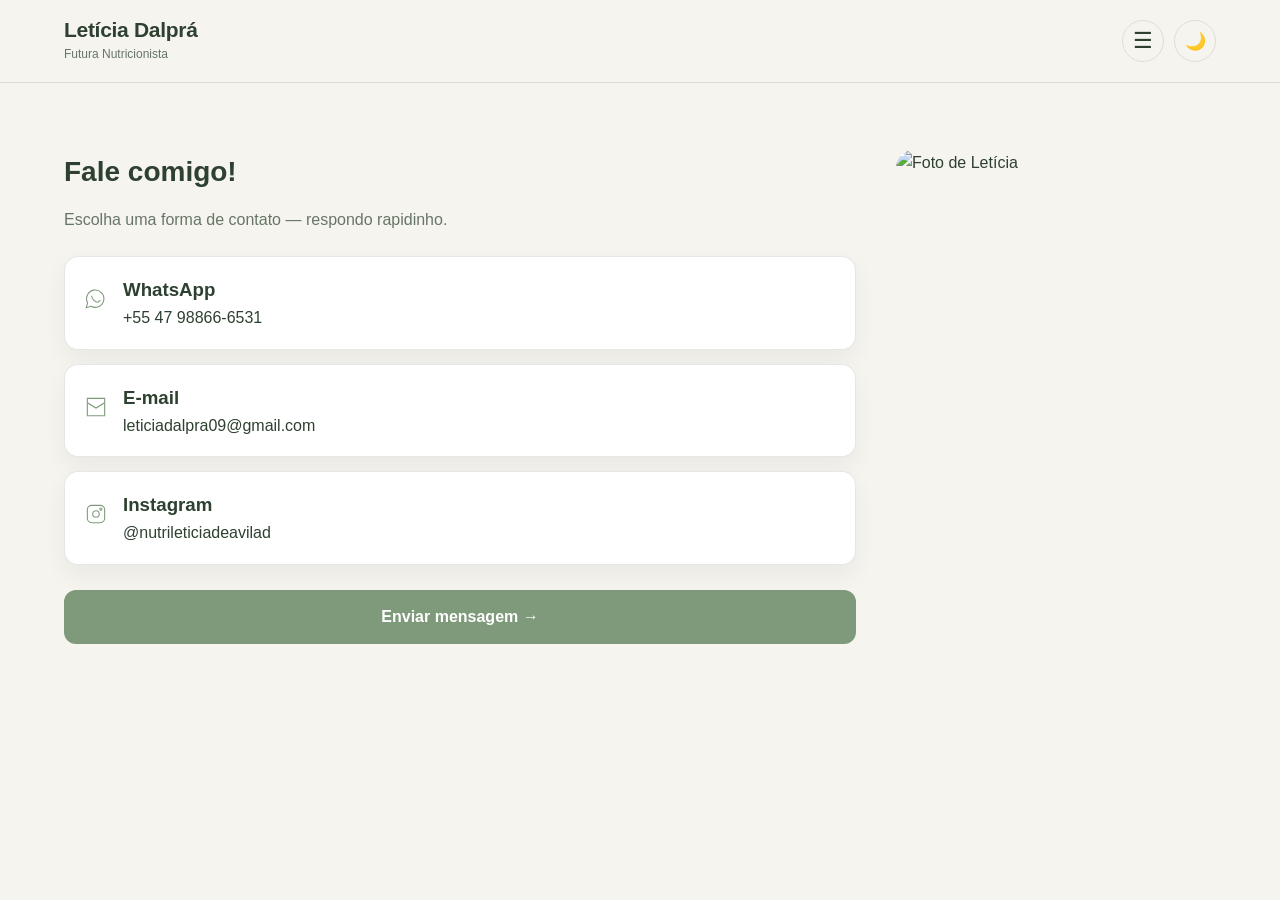
==== commit f9e695c4: "Fix formatting of 'Fale comigo!' heading" ====
--- a/contato.html
+++ b/contato.html
@@ -85,7 +85,7 @@
     <div class="contato-cards">
 
       <h2 class="contato-title">
-        Fale comigo! 💬
+        Fale comigo!
       </h2>
 
       <p class="contato-sub">
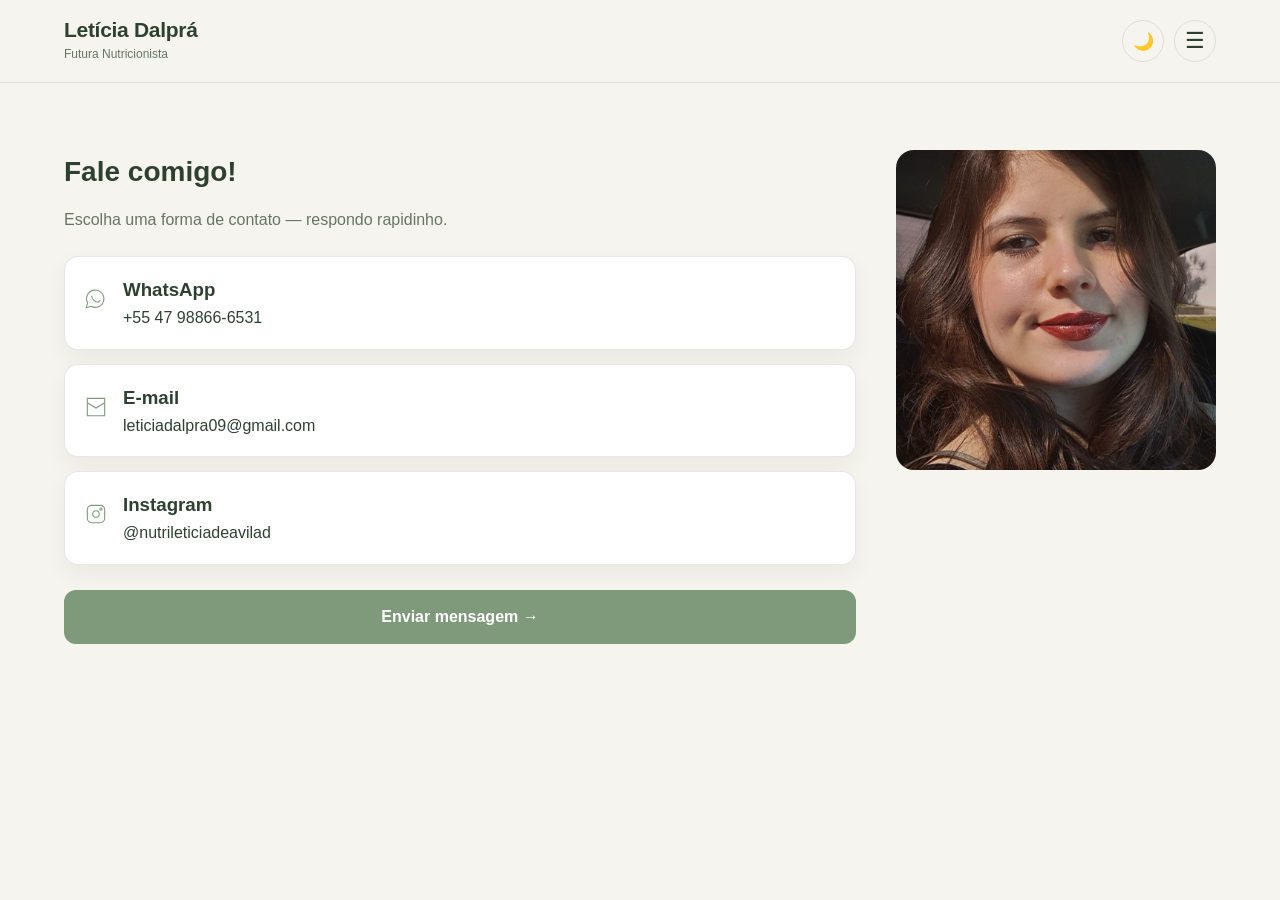
==== commit ef19e3eb: "Refactor header and navigation with dark mode support Updated the header and navigation structure, a" ====
--- a/contato.html
+++ b/contato.html
@@ -14,36 +14,54 @@
 
   <div class="container header-inner">
 
-    <div class="brand">
+    <a href="index.html" class="brand">
       <h1>Letícia Dalprá</h1>
-      <div class="micro">Futura Nutricionista</div>
-    </div>
+      <span class="micro">Futura Nutricionista</span>
+    </a>
 
     <div class="header-actions">
+
+      <!-- MODO ESCURO -->
+      <button
+        id="darkToggle"
+        class="dark-toggle"
+        aria-label="Alternar modo escuro"
+        type="button">
+        🌙
+      </button>
 
       <!-- MENU -->
       <button
         id="menuToggle"
         class="menu-toggle"
-        aria-label="Abrir menu">
+        aria-label="Abrir menu"
+        aria-expanded="false"
+        type="button">
         ☰
       </button>
 
-      <!-- DARK MODE -->
-      <button
-        id="darkToggle"
-        class="dark-toggle"
-        aria-label="Alternar modo escuro">
-        🌙
-      </button>
-
     </div>
 
   </div>
 
-
-  <!-- MENU -->
-  <nav id="mobileMenu" class="mobile-menu">
+</header>
+
+
+<!-- =========================
+     MENU LATERAL
+========================= -->
+
+<nav id="mobileMenu" class="mobile-menu" aria-hidden="true">
+
+  <div class="mobile-menu-inner">
+
+    <button
+      id="menuClose"
+      class="menu-close"
+      aria-label="Fechar menu"
+      type="button">
+      ×
+    </button>
 
     <ul>
 
@@ -52,7 +70,7 @@
       </li>
 
       <li>
-        <a href="sobre.html">Sobre</a>
+        <a href="sobre.html">Sobre o site</a>
       </li>
 
       <li>
@@ -73,10 +91,9 @@
 
     </ul>
 
-  </nav>
-
-</header>
-
+  </div>
+
+</nav>
 
 <section class="contato-pro">
 
@@ -224,15 +241,14 @@
      DARK MODE
   ========================= */
 
-  const toggle = document.getElementById('darkToggle');
+  const darkToggle =
+    document.getElementById('darkToggle');
 
   if (localStorage.getItem('darkMode') === 'true') {
-
     document.documentElement.classList.add('dark');
-
   }
 
-  toggle.addEventListener('click', () => {
+  darkToggle.addEventListener('click', () => {
 
     document.documentElement.classList.toggle('dark');
 
@@ -248,32 +264,76 @@
      MENU
   ========================= */
 
-  const menuToggle = document.getElementById('menuToggle');
-  const mobileMenu = document.getElementById('mobileMenu');
+  const menuToggle =
+    document.getElementById('menuToggle');
+
+  const mobileMenu =
+    document.getElementById('mobileMenu');
+
+  const menuClose =
+    document.getElementById('menuClose');
+
+
+  /* ABRIR */
 
   menuToggle.addEventListener('click', () => {
 
-    mobileMenu.classList.toggle('open');
-
-    if (mobileMenu.classList.contains('open')) {
-
-      menuToggle.textContent = '✕';
+    mobileMenu.classList.add('active');
+
+    mobileMenu.setAttribute(
+      'aria-hidden',
+      'false'
+    );
+
+    menuToggle.setAttribute(
+      'aria-expanded',
+      'true'
+    );
+
+  });
+
+
+  /* FECHAR PELO X */
+
+  menuClose.addEventListener('click', () => {
+
+    mobileMenu.classList.remove('active');
+
+    mobileMenu.setAttribute(
+      'aria-hidden',
+      'true'
+    );
+
+    menuToggle.setAttribute(
+      'aria-expanded',
+      'false'
+    );
+
+  });
+
+
+  /* FECHAR AO CLICAR EM UMA PÁGINA */
+
+  const menuLinks =
+    mobileMenu.querySelectorAll('a');
+
+  menuLinks.forEach(link => {
+
+    link.addEventListener('click', () => {
+
+      mobileMenu.classList.remove('active');
+
+      mobileMenu.setAttribute(
+        'aria-hidden',
+        'true'
+      );
 
       menuToggle.setAttribute(
-        'aria-label',
-        'Fechar menu'
+        'aria-expanded',
+        'false'
       );
 
-    } else {
-
-      menuToggle.textContent = '☰';
-
-      menuToggle.setAttribute(
-        'aria-label',
-        'Abrir menu'
-      );
-
-    }
+    });
 
   });
 
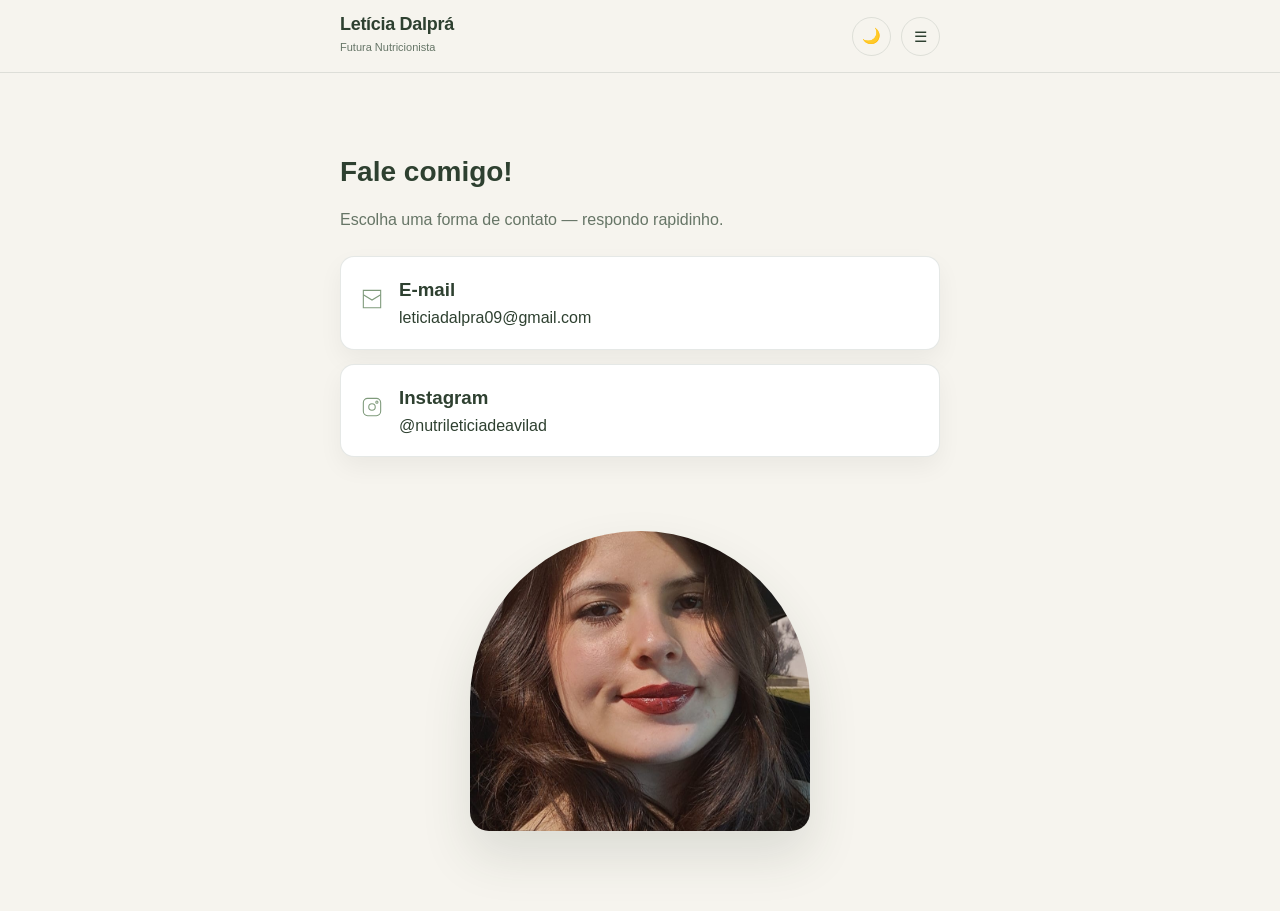
==== commit e54c03ee: "Remove WhatsApp contact details from contato.html Removed WhatsApp contact section from the contact " ====
--- a/contato.html
+++ b/contato.html
@@ -109,10 +109,8 @@
         Escolha uma forma de contato — respondo rapidinho.
       </p>
 
-
       <a
-        href="https://wa.me/554788666531"
-        target="_blank"
+        href="mailto:leticiadalpra09@gmail.com"
         class="card-click">
 
         <div class="icon">
@@ -124,23 +122,24 @@
             fill="none"
             stroke="currentColor">
 
-            <path d="M3 20l1.3-4.4a8 8 0 1 1 3.1 3.1L3 20z"/>
-            <path d="M8 9c0 3 3 6 6 6l2-2"/>
+            <path d="M4 4h16v16H4z"/>
+            <path d="M4 8l8 5 8-5"/>
 
           </svg>
 
         </div>
 
         <div>
-          <h3>WhatsApp</h3>
-          <p>+55 47 98866-6531</p>
+          <h3>E-mail</h3>
+          <p>leticiadalpra09@gmail.com</p>
         </div>
 
       </a>
 
 
       <a
-        href="mailto:leticiadalpra09@gmail.com"
+        href="https://instagram.com/nutrileticiadeavilad"
+        target="_blank"
         class="card-click">
 
         <div class="icon">
@@ -152,35 +151,6 @@
             fill="none"
             stroke="currentColor">
 
-            <path d="M4 4h16v16H4z"/>
-            <path d="M4 8l8 5 8-5"/>
-
-          </svg>
-
-        </div>
-
-        <div>
-          <h3>E-mail</h3>
-          <p>leticiadalpra09@gmail.com</p>
-        </div>
-
-      </a>
-
-
-      <a
-        href="https://instagram.com/nutrileticiadeavilad"
-        target="_blank"
-        class="card-click">
-
-        <div class="icon">
-
-          <svg
-            width="26"
-            height="26"
-            viewBox="0 0 24 24"
-            fill="none"
-            stroke="currentColor">
-
             <rect
               x="4"
               y="4"
@@ -208,19 +178,8 @@
         </div>
 
       </a>
-
-
-      <a
-        href="https://wa.me/554788666531"
-        target="_blank"
-        class="btn-fale">
-
-        Enviar mensagem →
-
-      </a>
-
+      
     </div>
-
 
     <div class="contato-foto fade-in">
 
--- a/style.css
+++ b/style.css
@@ -784,10 +784,11 @@
 .contato-inner {
   display: grid;
 
-  grid-template-columns:
-    1fr 320px;
-
-  gap: 40px;
+  grid-template-columns: 1fr 430px;
+
+  gap: 60px;
+
+  align-items: center;
 }
 
 .contato-title {
@@ -850,14 +851,22 @@
   stroke: var(--sage-700);
 }
 
+.contato-foto {
+  display: flex;
+  justify-content: center;
+  align-items: center;
+}
+
 .contato-foto img {
-  width: 100%;
-
-  height: 320px;
-
-  border-radius: 18px;
+  width: 430px;
+  height: 500px;
 
   object-fit: cover;
+
+  border-radius: 220px 220px 24px 24px;
+
+  box-shadow:
+    0 25px 50px rgba(46, 64, 48, 0.13);
 }
 
 .btn-fale {
@@ -1229,7 +1238,14 @@
    RESPONSIVO — CELULAR
 ========================================================= */
 
-@media (max-width: 760px) {
+.contato-foto img {
+  width: min(340px, 90vw);
+  height: 410px;
+
+  margin: auto;
+
+  border-radius: 180px 180px 20px 20px;
+}
 
   .container {
     width: min(92%, 600px);
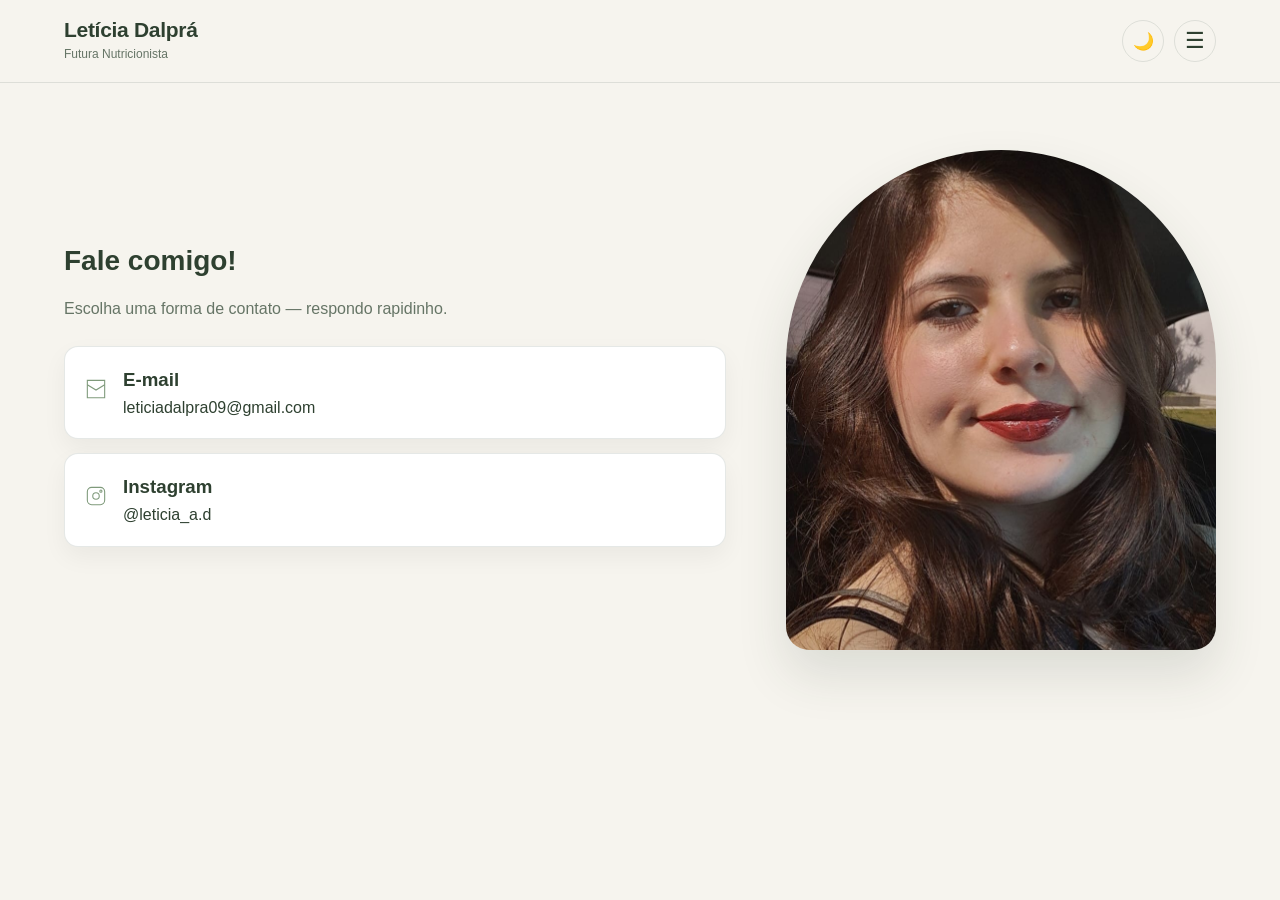
==== commit 1a37cc21: "Atualizar o contato.html" ====
--- a/contato.html
+++ b/contato.html
@@ -138,7 +138,7 @@
 
 
       <a
-        href="https://instagram.com/nutrileticiadeavilad"
+        href="https://instagram.com/leticia_a.d"
         target="_blank"
         class="card-click">
 
@@ -174,7 +174,7 @@
 
         <div>
           <h3>Instagram</h3>
-          <p>@nutrileticiadeavilad</p>
+          <p>@leticia_a.d</p>
         </div>
 
       </a>
--- a/style.css
+++ b/style.css
@@ -1238,14 +1238,17 @@
    RESPONSIVO — CELULAR
 ========================================================= */
 
-.contato-foto img {
-  width: min(340px, 90vw);
-  height: 410px;
-
-  margin: auto;
-
-  border-radius: 180px 180px 20px 20px;
-}
+@media (max-width: 700px) {
+
+  .contato-foto img {
+    width: min(340px, 90vw);
+    height: 410px;
+
+    margin: auto;
+
+    border-radius: 180px 180px 20px 20px;
+  }
+
 
   .container {
     width: min(92%, 600px);
